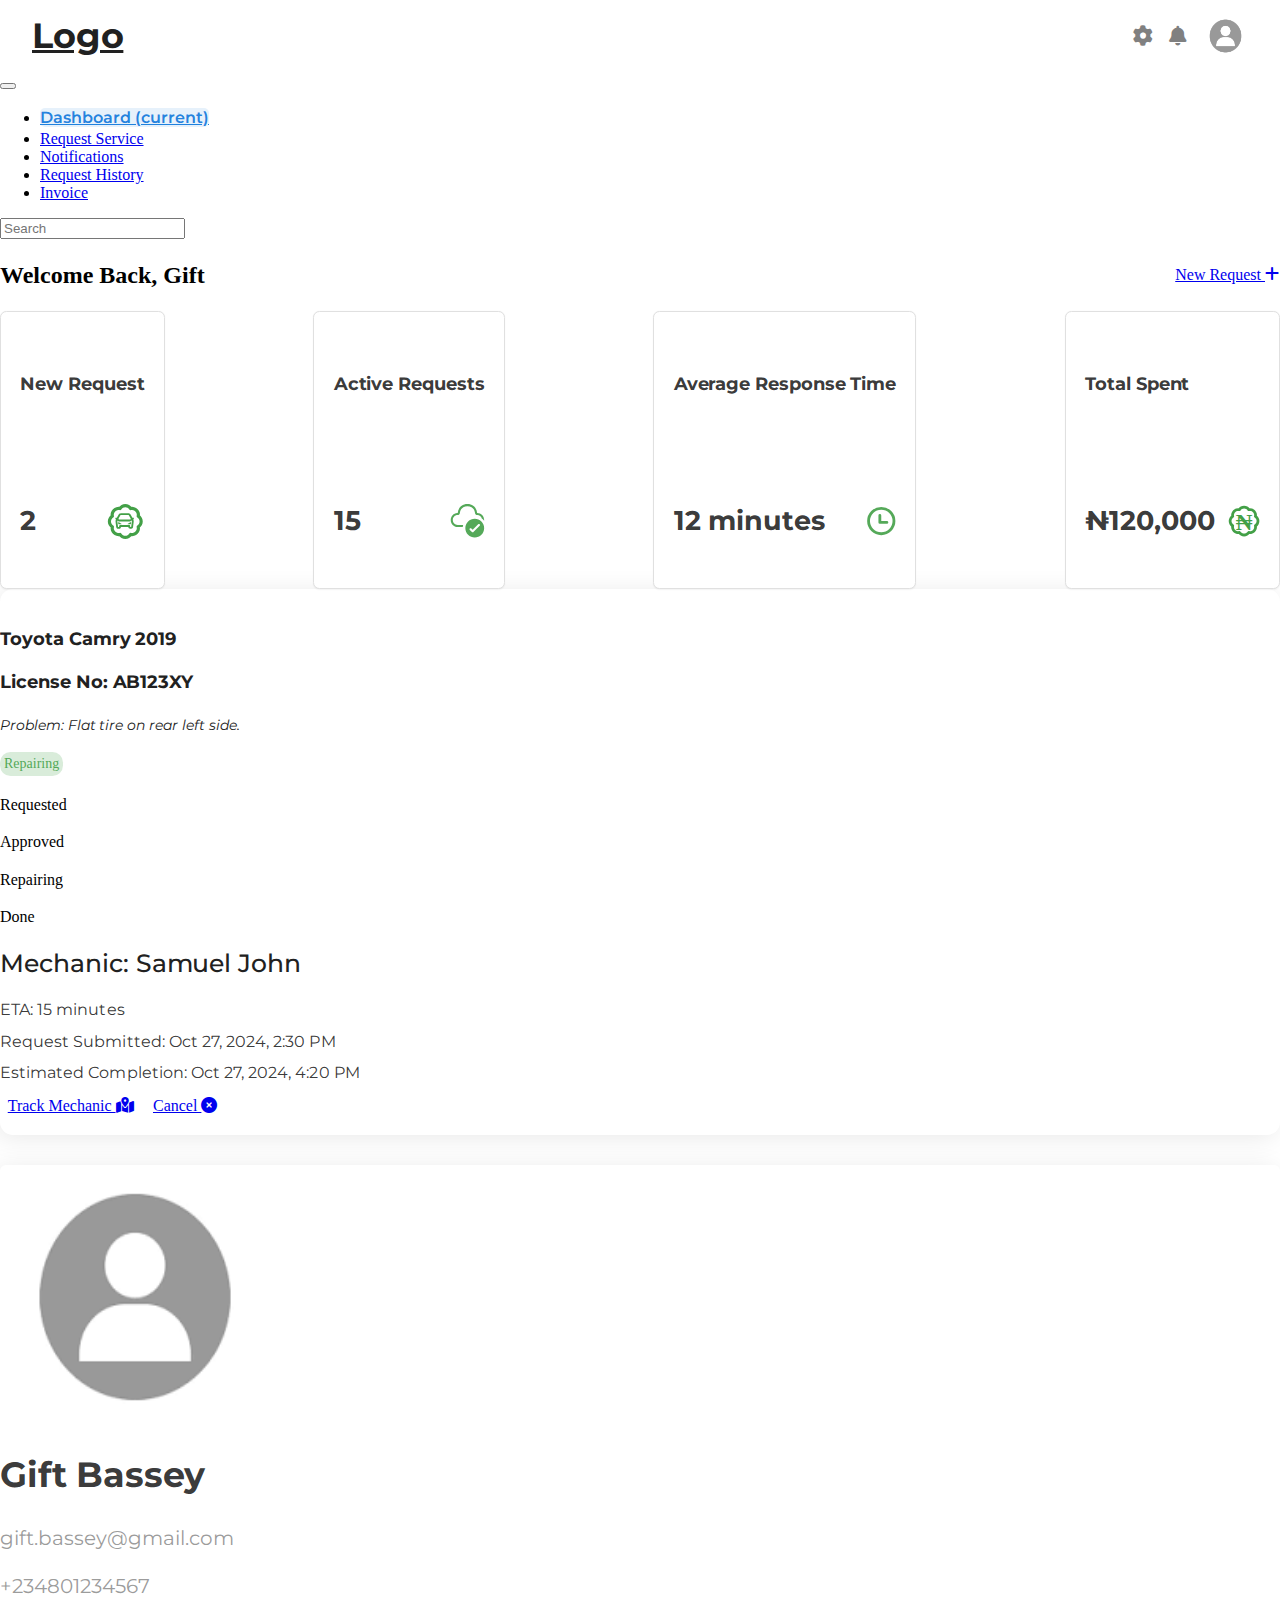
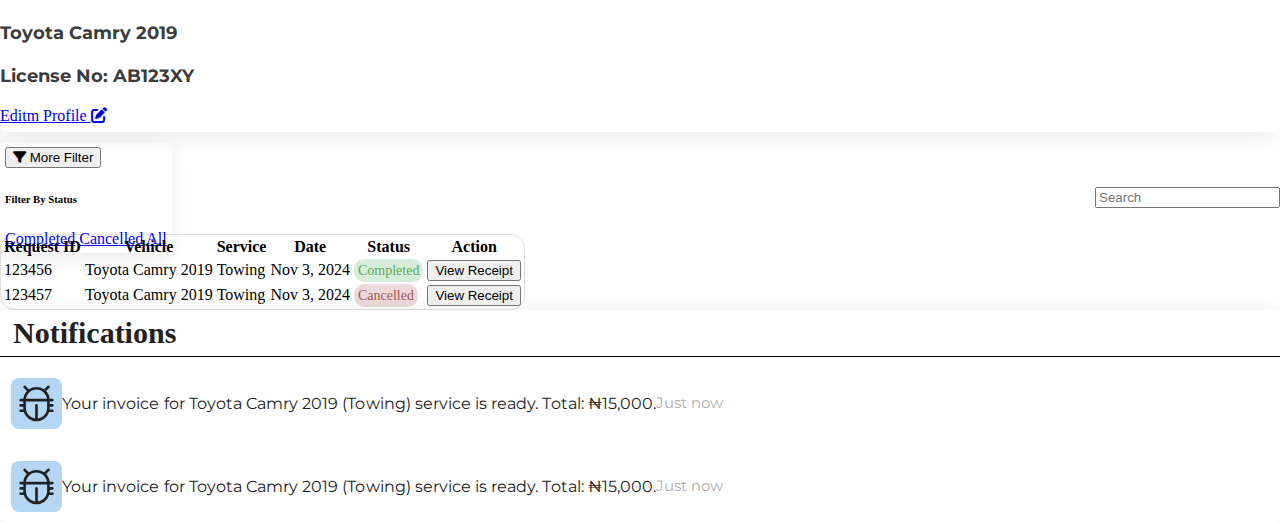
==== dashboard.html @ ad86df70 "Update dashboard.html" ====
<!DOCTYPE html>
<html lang="en">
  <head>
    <title>Title</title>
    <!-- Required meta tags -->
    <meta charset="utf-8" />
    <meta
      name="viewport"
      content="width=device-width, initial-scale=1, shrink-to-fit=no"
    />
    <link rel="stylesheet" href="css/dashboard.css" />
    <!-- Bootstrap CSS v5.2.1 -->
    <link
      href="https://cdn.jsdelivr.net/npm/bootstrap@5.3.2/dist/css/bootstrap.min.css"
      rel="stylesheet"
      integrity="sha384-T3c6CoIi6uLrA9TneNEoa7RxnatzjcDSCmG1MXxSR1GAsXEV/Dwwykc2MPK8M2HN"
      crossorigin="anonymous"
    />
    <link rel="preconnect" href="https://fonts.googleapis.com" />
    <link rel="preconnect" href="https://fonts.gstatic.com" crossorigin />
    <link
      href="https://fonts.googleapis.com/css2?family=Montserrat:ital,wght@0,100..900;1,100..900&display=swap"
      rel="stylesheet"
    />
    <link
      rel="stylesheet"
      href="https://maxcdn.bootstrapcdn.com/font-awesome/4.7.0/css/font-awesome.min.css"
    />
    <link
      href="https://cdnjs.cloudflare.com/ajax/libs/font-awesome/6.5.0/css/all.min.css"
      rel="stylesheet"
    />
    <script src="https://ajax.googleapis.com/ajax/libs/jquery/3.7.1/jquery.min.js"></script>
  </head>

  <body>
    <header>
      <div class="head-nav container">
        <a class="navbar-brand" href="#">Logo</a>
        <div class="head-icon">
          <a href="#" class="fa fa-cog" aria-hidden="true"></a>
          <a href="#" class="fa fa-bell" aria-hidden="true"></a>
          <img src="/image/user.png" alt="user" />
        </div>
      </div>
      <nav class="navbar navbar-expand-sm border">
        <div class="container">
          <a class="navbar-brand" href="#"></a>
          <button
            class="navbar-toggler d-lg-none"
            type="button"
            data-bs-toggle="collapse"
            data-bs-target="#collapsibleNavId"
            aria-controls="collapsibleNavId"
            aria-expanded="false"
            aria-label="Toggle navigation"
          >
            <span class="navbar-toggler-icon"></span>
          </button>
          <div class="collapse navbar-collapse" id="collapsibleNavId">
            <ul class="navbar-nav me-auto mt-2 mt-lg-0">
              <li class="nav-item">
                <a class="nav-link actives" href="#" aria-current="page"
                  >Dashboard <span class="visually-hidden">(current)</span></a
                >
              </li>
              <li class="nav-item">
                <a class="nav-link" href="#">Request Service</a>
              </li>
              <li class="nav-item">
                <a class="nav-link" href="#">Notifications</a>
              </li>
              <li class="nav-item">
                <a class="nav-link" href="#">Request History</a>
              </li>
              <li class="nav-item">
                <a class="nav-link" href="#">Invoice</a>
              </li>
            </ul>
            <div class="d-flex my-2 my-lg-0">
              <input
                class="form-control me-sm-2"
                type="text"
                placeholder="Search"
              />
            </div>
          </div>
        </div>
      </nav>
    </header>
    <main>
      <div class="head">
        <div class="head-title container">
          <div class="head-title1 container">
            <h2>Welcome Back, Gift</h2>
            <div class="tit">
              <a name="" id="" class="btn btn-primary" href="#" role="button"
                >New Request <i class="fa fa-plus" aria-hidden="true"></i
              ></a>
            </div>
          </div>
          <div class="head-title2">
            <div class="row">
              <div class="col-md-3 mb-3">
                <div class="stats p-3">
                  <h6>New Request</h6>
                  <div>
                    <h3>2</h3>
                    <img src="/image/lucide_badge.svg" alt="" />
                  </div>
                </div>
              </div>
              <div class="col-md-3 mb-3">
                <div class="stats p-3">
                  <h6>Active Requests</h6>
                  <div>
                    <h3>15</h3>
                    <img src="/image/Vector.svg" alt="" />
                  </div>
                </div>
              </div>
              <div class="col-md-3 mb-3">
                <div class="stats p-3">
                  <h6>Average Response Time</h6>
                  <div>
                    <h3>12 minutes</h3>
                    <img src="/image/Group.svg" alt="" />
                  </div>
                </div>
              </div>
              <div class="col-md-3 mb-3">
                <div class="stats p-3">
                  <h6>Total Spent</h6>
                  <div>
                    <h3>₦120,000</h3>
                    <img src="/image/Vector2.svg" alt="" />
                  </div>
                </div>
              </div>
            </div>
          </div>
        </div>
        <div class="head-boot">
          <div class="container">
            <div class="row">
              <div class="col-md-6">
                <div class="head-boot1">
                  <div class="container">
                    <div class="row">
                      <div class="col-lg">
                        <div>
                          <h3>Toyota Camry 2019</h3>
                          <h3>License No: AB123XY</h3>
                          <p>Problem: Flat tire on rear left side.</p>
                        </div>
                        <div class="progress-status">
                            <div class="status">Repairing</div>
                            <div class="progress-bar-status">
                                <div class="progress">
                                    <div
                                        class="progress-bar progress-bar-striped progress-bar-animated bg-success"
                                        role="progressbar"
                                        style="width: 100%;"
                                        aria-valuenow="25"
                                        aria-valuemin="0"
                                        aria-valuemax="100"
                                    >
                                        Requested
                                    </div>
                                </div>
                                
                                <div class="progress">
                                    <div
                                        class="progress-bar progress-bar-striped progress-bar-animated bg-success"
                                        role="progressbar"
                                        style="width: 100%;"
                                        aria-valuenow="25"
                                        aria-valuemin="0"
                                        aria-valuemax="100"
                                    >
                                        Approved
                                    </div>
                                </div>
                                <div class="progress">
                                    <div
                                        class="progress-bar progress-bar-striped progress-bar-animated bg-success"
                                        role="progressbar"
                                        style="width: 100%;"
                                        aria-valuenow="25"
                                        aria-valuemin="0"
                                        aria-valuemax="100"
                                    >
                                        Repairing
                                    </div>
                                </div>
                                <div class="progress">
                                    <div
                                        class="progress-bar progress-bar-striped progress-bar-animated bg-success"
                                        role="progressbar"
                                        style="width: 25%;"
                                        aria-valuenow="25"
                                        aria-valuemin="0"
                                        aria-valuemax="100"
                                    >
                                        Done
                                    </div>
                                </div>
                                
                            </div>
                            
                        </div>
                      </div>
                      <div class="col-lg">
                        <div>
                          <h3>Mechanic: Samuel John</h3>
                          <p>ETA: 15 minutes</p>
                          <p>Request Submitted: Oct 27, 2024, 2:30 PM</p>
                          <p>Estimated Completion: Oct 27, 2024, 4:20 PM</p>
                          <a
                            name=""
                            id=""
                            class="btn btn-primary"
                            href="#"
                            role="button"
                            >Track Mechanic
                            <i class="fa-solid fa-map-location-dot"></i
                          ></a>
                          <a
                            name=""
                            id=""
                            class="btn btn-outline-primary"
                            href="#"
                            role="button"
                            >Cancel <i class="fa-solid fa-circle-xmark"></i
                          ></a>
                        </div>
                      </div>
                    </div>
                  </div>
                </div>
              </div>
              <div class="col-md-6">
                <div class="head-boot2">
                  <div class="container">
                    <div class="row">
                      <div class="col-md-6">
                        <img src="/image/user.png"
                          class="img-fluid rounded-top"
                          alt=""
                        />
                      </div>
                      <div class="col-md-auto">
                        <h2>Gift Bassey</h2>
                        <div class="f">
                          <p>gift.bassey@gmail.com</p>
                          <p>+234801234567</p>
                        </div>
                        <div class="s">
                          <p>Toyota Camry 2019</p>
                          <p>License No: AB123XY</p>
                        </div>
                        <a name="" id="" class="btn btn-primary" href="#" role="button"
                >Editm Profile <i class="fa fa-edit" aria-hidden="true"></i></a>
                      </div>
                    </div>
                  </div>
                </div>
              </div>
            </div>
          </div>
        </div>
      </div>
      <div class="feed">
        <div class="container">
          <div class="row">
            <div class="col-md-9">
              <div class="table-feed">
                <div class="table-head">
                  <div class="filter dropdown">
                    <button class="btn btn-white dropdown-toggle" type="button" id="triggerId" data-bs-toggle="dropdown" aria-haspopup="true" aria-expanded="false">
                      <i class="fa fa-filter" aria-hidden="true"></i> More Filter
                    </button>
                    <div class="dropdown-menu" aria-labelledby="triggerId">
                      <h6 class="dropdown-header">Filter By Status</h6>
                      <div class="dropdown-divider"></div>
                      <a class="dropdown-item" href="javascriptvoid:(0)" onclick="filterTableByStatus('Completed')">Completed</a>
                      <a class="dropdown-item" href="javascriptvoid:(0)" onclick="filterTableByStatus('Cancelled')">Cancelled</a>
                      <a class="dropdown-item" href="javascriptvoid:(0)" onclick="filterTableByStatus('')">All</a>
                    </div>
                  </div>
                  <div class="d-flex my-2 my-lg-0">
                    <input class="form-control me-sm-2" type="search" id="searchInput" placeholder="Search">
                  </div>
                </div>
                <div class="table-responsive">
                  <table class="table table-striped">
                    <thead>
                      <tr>
                        <th>Request ID</th>
                        <th>Vehicle</th>
                        <th>Service</th>
                        <th>Date</th>
                        <th>Status</th>
                        <th>Action</th>
                      </tr>
                    </thead>
                    <tbody id="tableBody">
                      <tr>
                        <td>123456</td>
                        <td>Toyota Camry 2019</td>
                        <td>Towing</td>
                        <td>Nov 3, 2024</td>
                        <td><span class="table-success-status">Completed</span></td>
                        <td><button href="#" class="btn btn-outline-primary">View Receipt</button></td>
                      </tr>
                      <tr>
                        <td>123457</td>
                        <td>Toyota Camry 2019</td>
                        <td>Towing</td>
                        <td>Nov 3, 2024</td>
                        <td><span class="table-danger-status">Cancelled</span></td>
                        <td><button href="#" class="btn btn-outline-primary">View Receipt</button></td>
                      </tr>
                      <!-- Add more rows as needed -->
                    </tbody>
                  </table>
                </div>
              </div>
            </div>
            <div class="col-md-3">
                <div class="notify">
                    <div class="notify-head">
                        Notifications
                    </div>
                    <div class="notify-body">
                        <div class="notify-content">
                            <img src="/image/BugBeetle.svg" alt="">
                            <p>Your invoice for Toyota Camry 2019 (Towing) service is ready. Total: ₦15,000.</p>
                            <span>Just now</span>
                        </div>
                        <div class="notify-content">
                            <img src="/image/BugBeetle.svg" alt="">
                            <p>Your invoice for Toyota Camry 2019 (Towing) service is ready. Total: ₦15,000.</p>
                            <span>Just now</span>
                        </div>
                    </div>
                </div>
            </div>
          </div>
        </div>
      </div>
    </main>
    <footer>
      <!-- place footer here -->
    </footer>
    <script>
        $(document).ready(function(){
          $("#searchInput").on("keyup", function() {
            var value = $(this).val().toLowerCase();
            $("#tableBody tr").filter(function() {
              $(this).toggle($(this).text().toLowerCase().indexOf(value) > -1)
            });
          });
        });

        function filterTableByStatus(status) {
      const rows = document.querySelectorAll("#tableBody tr");

      rows.forEach(row => {
        const statusCell = row.querySelector("td:nth-child(5) span");
        if (status === "" || statusCell.textContent === status) {
          row.style.display = ""; 
        } else {
          row.style.display = "none"; 
        }
      });
    }
        </script>
    <!-- Bootstrap JavaScript Libraries -->
    <script
      src="https://cdn.jsdelivr.net/npm/@popperjs/core@2.11.8/dist/umd/popper.min.js"
      integrity="sha384-I7E8VVD/ismYTF4hNIPjVp/Zjvgyol6VFvRkX/vR+Vc4jQkC+hVqc2pM8ODewa9r"
      crossorigin="anonymous"
    ></script>
    <script
      src="https://cdn.jsdelivr.net/npm/bootstrap@5.3.2/dist/js/bootstrap.min.js"
      integrity="sha384-BBtl+eGJRgqQAUMxJ7pMwbEyER4l1g+O15P+16Ep7Q9Q+zqX6gSbd85u4mG4QzX+"
      crossorigin="anonymous"
    ></script>
  </body>
</html>
---- css/dashboard.css ----
body {
  margin: 0;
  padding: 0;
  box-sizing: border-box;
  overflow-x: hidden;
}
.head-nav {
  display: flex;
  height: 72px;
  padding: 0px 32px;
  justify-content: space-between;
  align-items: center;
}
.head-nav .navbar-brand {
  color: var(--Text-color-T100, #212121);
  text-align: center;
  font-family: "Montserrat";
  font-size: 35px;
  font-style: normal;
  font-weight: 700;
  line-height: 40px;
  letter-spacing: -0.16px;
}
.head-icon {
  display: flex;
  align-items: center;
  gap: 16px;
}
.head-icon a {
  text-decoration: none;
  color: gray;
  font-size: 20px;
}
.head-icon img {
  height: 40px;
  width: 45px;
}
.head-title .head-title1 {
  display: flex;
  height: 72px;
  justify-content: space-between;
  align-items: center;
}
.head-title .head-title2 .row {
  display: flex;
  align-items: center;
  justify-content: space-between;
  border: 1px;
}
.head-title .head-title2 .stats h6 {
  color: rgba(33, 33, 33, 0.9);
  font-family: Montserrat;
  font-size: 18.024px;
  font-style: normal;
  font-weight: 700;
  line-height: 23.173px;
  letter-spacing: -0.077px;
}
.head-title .head-title2 .stats h3 {
  color: rgba(33, 33, 33, 0.9);
  font-family: "Montserrat";
  font-size: 27.421px;
  font-style: normal;
  font-weight: 700;
  line-height: 39.609px;
  letter-spacing: -0.061px;
}
.head-title .head-title2 .stats div {
  display: flex;
  align-items: center;
  justify-content: space-between;
  gap: 12.897px;
  align-self: stretch;
}
.head-title .head-title2 .stats {
  display: flex;
  padding: 19.345px;
  flex-direction: column;
  align-items: flex-start;
  gap: 35.403px;
  border-radius: 6.448px;
  border: 0.806px solid #e0e0e0;
  background: #fff;
  box-shadow: 0px 0.806px 1.612px 0px rgba(10, 13, 18, 0.05);
}
.head-boot1 .col-lg:nth-child(2) p {
  color: var(--Text-color-T90, rgba(33, 33, 33, 0.9));
  font-family: "Montserrat";
  font-size: 15;
  font-style: normal;
  font-weight: 400;
  line-height: 15.707px;
  letter-spacing: 0.039px;
}
.head-boot1 .col-lg:nth-child(1) p {
  color: #212121;
  font-family: "Montserrat";
  font-size: 13.744px;
  font-style: italic;
  font-weight: 400;
  line-height: 25.524px;
  letter-spacing: -0.039px;
}
.head-boot1 .col-lg:nth-child(2) h3 {
  color: var(--Text-color-T100, #212121);
  font-family: "Montserrat";
  font-size: 25px;
  font-style: normal;
  font-weight: 500;
  line-height: 25.524px; /* 144.444% */
  letter-spacing: -0.039px;
}
.head-boot1 .col-lg:nth-child(1) h3 {
  color: #212121;
  font-family: "Montserrat";
  font-size: 17.671px;
  font-style: normal;
  font-weight: 700;
  line-height: 25.524px;
  letter-spacing: -0.039px;
}
.head-boot1 .btn {
  padding: 7.726px;
  justify-content: center;
  align-items: center;
  gap: 6.439px;
}
.head-boot1 {
  border-radius: 13px;
  background: #fff;
  box-shadow: -25px 162px 46px 0px rgba(0, 0, 0, 0),
    -4px 3px 26px 0px rgba(0, 0, 0, 0.09);
  padding: 20px 0px;
}
.head-boot2 h2 {
  color: rgba(33, 33, 33, 0.9);
  font-family: "Montserrat";
  font-size: 35px;
  font-style: normal;
  font-weight: 700;
  line-height: 40px; /* 114.286% */
  letter-spacing: -0.16px;
}
.head-boot2 .s {
  color: rgba(33, 33, 33, 0.9);
  font-family: "Montserrat";
  font-size: 17.671px;
  font-style: normal;
  font-weight: 700;
  line-height: 25.524px; 
}
.head-boot2 .f {
  color: rgba(33, 33, 33, 0.9);
  font-family: "Montserrat";
  opacity: 0.5;
  font-size: 20px;
  font-style: normal;
  font-weight: 400;
  line-height: 28px; 
  opacity: 0.5;
}
.head-boot2 img {
  width: 270px;
  height: 250px;
}
.head-boot2 {
  border-radius: 6px;
  background: #fff;
  box-shadow: -25px 162px 46px 0px rgba(0, 0, 0, 0),
    -4px 3px 26px 0px rgba(0, 0, 0, 0.09);
  padding: 7px 0px;
  margin-top: 30px;
}
.status{
    color: rgba(67, 160, 71, 0.90);
    font-size: 14px;
    font-style: normal;
    font-weight: 500;
    border-radius: 10.55px;
    background: rgba(67, 160, 71, 0.20);
    padding: 4px;
}
.progress-status{
    display: flex;
    width: 106.023px;
    flex-direction: column;
    align-items: flex-start;
    gap: 19.634px;
}
.progress-bar-status{
    display: flex;
    flex-direction: column;
    align-items: flex-start;
    gap: 19.634px;
}
.feed{
    margin-top: 30px;
}
.table{
    border-radius: 14px;
    border: 1px solid #E0E0E0;
}
.table-success-status{
    color: rgba(67, 160, 71, 0.90);
    font-size: 14px;
    font-style: normal;
    font-weight: 500;
    border-radius: 10.55px;
    background: rgba(67, 160, 71, 0.20);
    padding: 4px;
}
.table-danger-status{
    color: rgba(160, 67, 67, 0.9);
    font-size: 14px;
    font-style: normal;
    font-weight: 500;
    border-radius: 10.55px;
    background: rgba(160, 67, 67, 0.2);
    padding: 4px;
}
.table-head .filter{
    box-shadow: -25px 162px 46px 0px rgba(0, 0, 0, 0),
    -4px 3px 26px 0px rgba(0, 0, 0, 0.09);
    border-radius: 5px;
    padding: 5px;
}
.table-head{
    display: flex;
    height: 72px;
    gap: 30px;
    justify-content: space-between;
    align-items: center;
}
.notify .notify-head{
    color: #212121;
    font-size:30px;
    font-style: normal;
    font-weight: 600;
    line-height: 20px;
    padding: 13px;
    border-bottom: 1px solid black;
}
.notify-content span{
    color: rgba(33, 33, 33, 0.40);
    font-family: 'Montserrat';
    font-size: 15px;
    font-style: normal;
    font-weight: 400;
    line-height: 16px; /* 160% */
    letter-spacing: 0.04px;
}
.notify-content p{
    color: #212121;
    font-family: 'Montserrat';
    font-style: normal;
    font-weight: 400;
    line-height: 19px; 
    letter-spacing: 0.04px;
}
.notify-content img{
    display: flex;
    padding: 3px;
    width: 45px;
    height: 45px;
    justify-content: center;
    align-items: center;
    border-radius: 8px;
    background: rgba(10, 116, 218, 0.30);
}
.notify-content{
    display: flex;
    padding: 11px;
    align-items: center;
    align-content: center;
    gap: -8px;
    align-self: stretch;
    flex-wrap: wrap;
    margin-top: 10px;
}
.notify{
    background: #FFF;
    box-shadow: -25px 162px 46px 0px rgba(0, 0, 0, 0.00), -4px 3px 26px 0px rgba(0, 0, 0, 0.09);
    border-radius: 6px;
}

/*Responsive*/
@media (max-width: 768px) /*Mobile*/ {
  .navbar-nav .nav-item .actives {
    color: rgba(10, 116, 218, 0.9);
    font-family: "Montserrat";
    font-size: 16px;
    font-style: normal;
    font-weight: 600;
    line-height: 24px;
    border-radius: 5px;
  }
  .head-boot2 .row .col-lg-auto{
    display: flex;
    justify-content: center;
    flex-direction: column;
    align-items: center;
    text-align: center;
  }
}
@media (min-width: 769px) /*PC*/ {
  .navbar-nav .nav-item .actives {
    color: rgba(10, 116, 218, 0.9);
    background: rgba(10, 116, 218, 0.1);
    font-family: "Montserrat";
    font-size: 16px;
    font-style: normal;
    font-weight: 600;
    line-height: 24px;
    border-radius: 5px;
  }
}
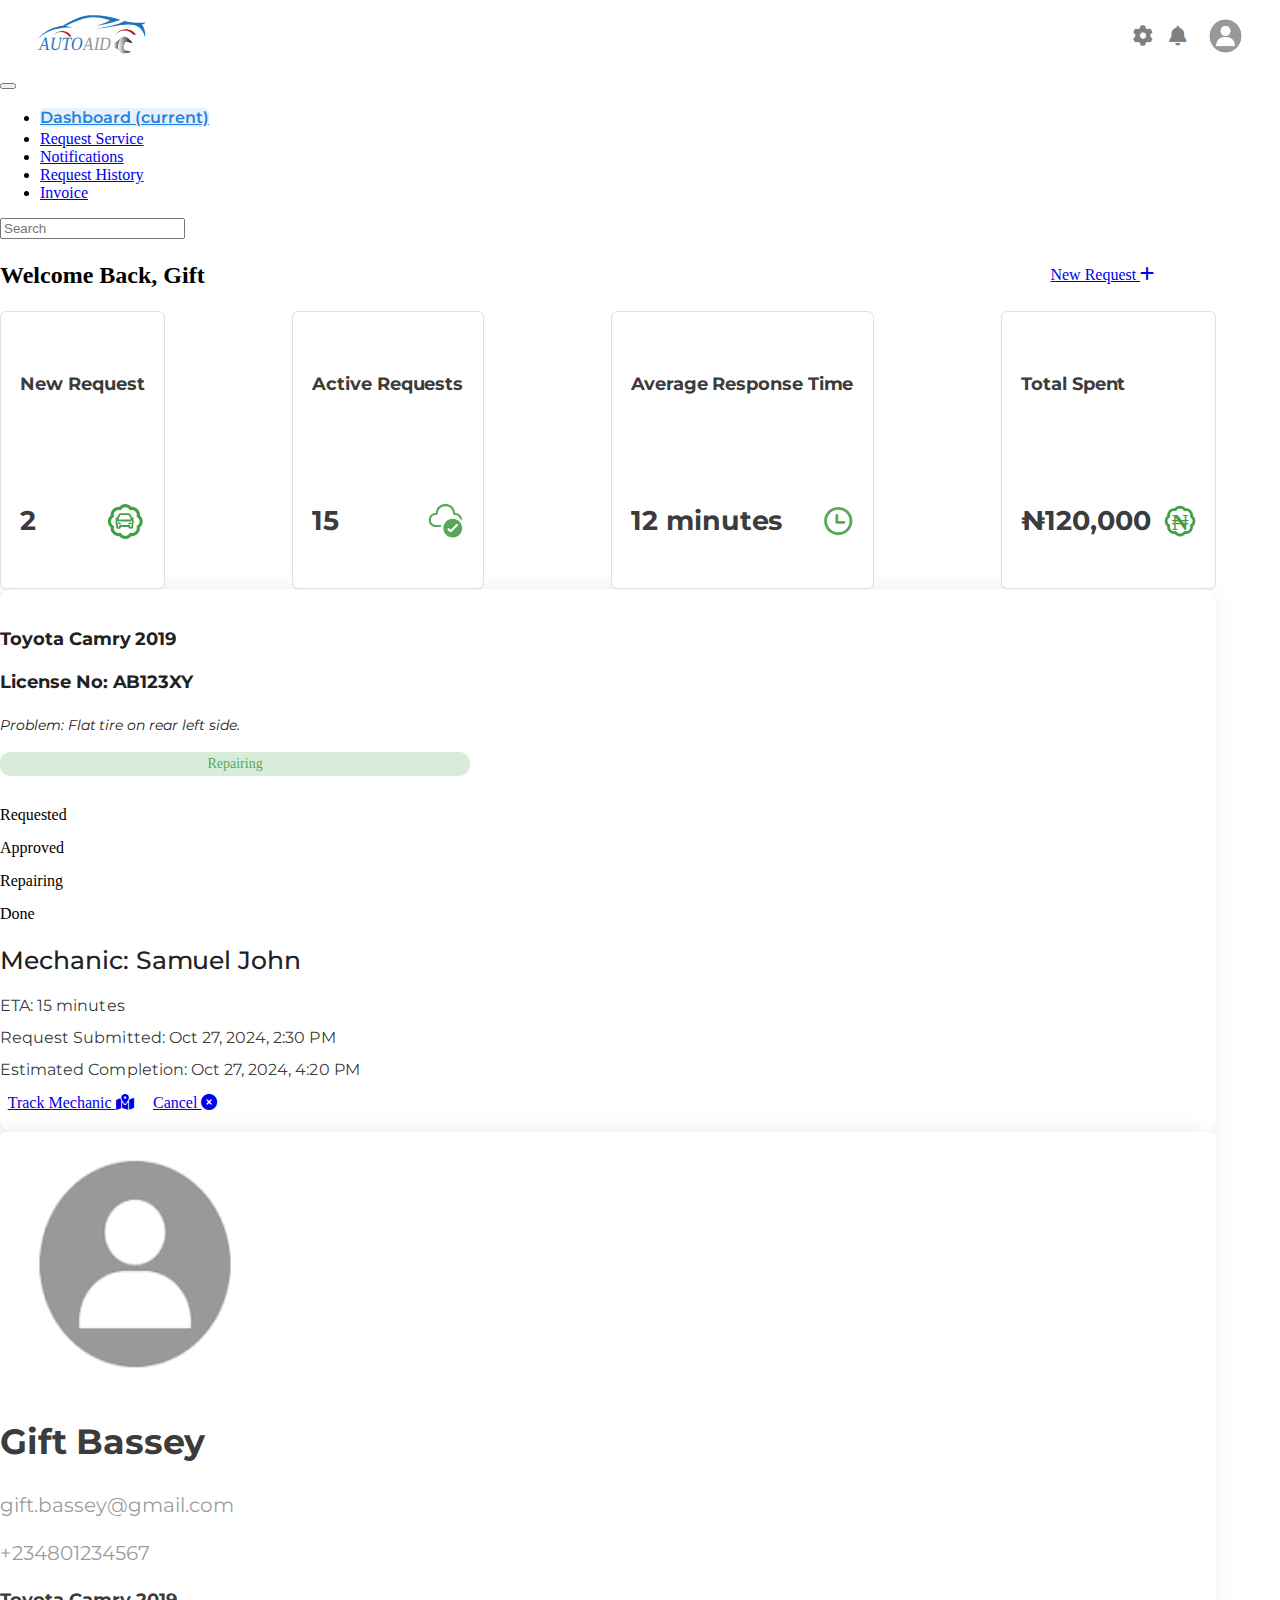
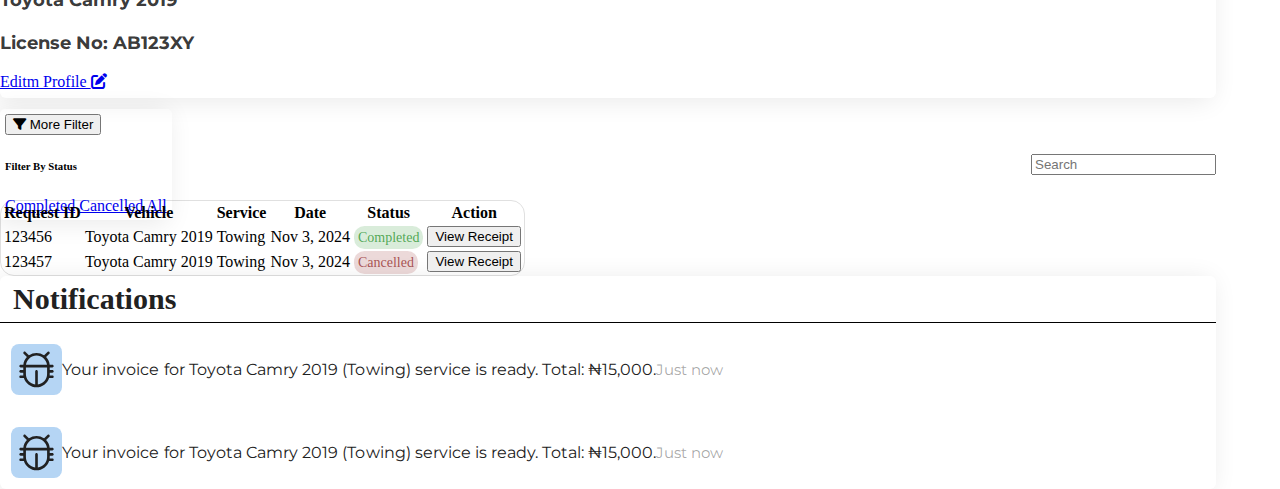
==== commit b3c76f2c: "appropriate link to the navlinks" ====
--- a/dashboard.html
+++ b/dashboard.html
@@ -6,37 +6,34 @@
     <meta charset="utf-8" />
     <meta
       name="viewport"
-      content="width=device-width, initial-scale=1, shrink-to-fit=no"
-    />
+      content="width=device-width, initial-scale=1, shrink-to-fit=no" />
     <link rel="stylesheet" href="css/dashboard.css" />
     <!-- Bootstrap CSS v5.2.1 -->
     <link
       href="https://cdn.jsdelivr.net/npm/bootstrap@5.3.2/dist/css/bootstrap.min.css"
       rel="stylesheet"
       integrity="sha384-T3c6CoIi6uLrA9TneNEoa7RxnatzjcDSCmG1MXxSR1GAsXEV/Dwwykc2MPK8M2HN"
-      crossorigin="anonymous"
-    />
+      crossorigin="anonymous" />
     <link rel="preconnect" href="https://fonts.googleapis.com" />
     <link rel="preconnect" href="https://fonts.gstatic.com" crossorigin />
     <link
       href="https://fonts.googleapis.com/css2?family=Montserrat:ital,wght@0,100..900;1,100..900&display=swap"
-      rel="stylesheet"
-    />
+      rel="stylesheet" />
     <link
       rel="stylesheet"
-      href="https://maxcdn.bootstrapcdn.com/font-awesome/4.7.0/css/font-awesome.min.css"
-    />
+      href="https://maxcdn.bootstrapcdn.com/font-awesome/4.7.0/css/font-awesome.min.css" />
     <link
       href="https://cdnjs.cloudflare.com/ajax/libs/font-awesome/6.5.0/css/all.min.css"
-      rel="stylesheet"
-    />
+      rel="stylesheet" />
     <script src="https://ajax.googleapis.com/ajax/libs/jquery/3.7.1/jquery.min.js"></script>
   </head>
 
   <body>
     <header>
       <div class="head-nav container">
-        <a class="navbar-brand" href="#">Logo</a>
+        <a class="brand" href="index.html">
+          <img src="image/logo.svg" alt="Auto aid logo" />
+        </a>
         <div class="head-icon">
           <a href="#" class="fa fa-cog" aria-hidden="true"></a>
           <a href="#" class="fa fa-bell" aria-hidden="true"></a>
@@ -53,8 +50,7 @@
             data-bs-target="#collapsibleNavId"
             aria-controls="collapsibleNavId"
             aria-expanded="false"
-            aria-label="Toggle navigation"
-          >
+            aria-label="Toggle navigation">
             <span class="navbar-toggler-icon"></span>
           </button>
           <div class="collapse navbar-collapse" id="collapsibleNavId">
@@ -65,24 +61,27 @@
                 >
               </li>
               <li class="nav-item">
-                <a class="nav-link" href="#">Request Service</a>
+                <a class="nav-link" href="RequestService.html"
+                  >Request Service</a
+                >
               </li>
               <li class="nav-item">
-                <a class="nav-link" href="#">Notifications</a>
+                <a class="nav-link" href="notifications.html">Notifications</a>
               </li>
               <li class="nav-item">
-                <a class="nav-link" href="#">Request History</a>
+                <a class="nav-link" href="RequestHistory.html"
+                  >Request History</a
+                >
               </li>
               <li class="nav-item">
-                <a class="nav-link" href="#">Invoice</a>
+                <a class="nav-link" href="InvoiceHistory.html">Invoice</a>
               </li>
             </ul>
             <div class="d-flex my-2 my-lg-0">
               <input
                 class="form-control me-sm-2"
                 type="text"
-                placeholder="Search"
-              />
+                placeholder="Search" />
             </div>
           </div>
         </div>
@@ -154,60 +153,54 @@
                           <p>Problem: Flat tire on rear left side.</p>
                         </div>
                         <div class="progress-status">
-                            <div class="status">Repairing</div>
-                            <div class="progress-bar-status">
-                                <div class="progress">
-                                    <div
-                                        class="progress-bar progress-bar-striped progress-bar-animated bg-success"
-                                        role="progressbar"
-                                        style="width: 100%;"
-                                        aria-valuenow="25"
-                                        aria-valuemin="0"
-                                        aria-valuemax="100"
-                                    >
-                                        Requested
-                                    </div>
-                                </div>
-                                
-                                <div class="progress">
-                                    <div
-                                        class="progress-bar progress-bar-striped progress-bar-animated bg-success"
-                                        role="progressbar"
-                                        style="width: 100%;"
-                                        aria-valuenow="25"
-                                        aria-valuemin="0"
-                                        aria-valuemax="100"
-                                    >
-                                        Approved
-                                    </div>
-                                </div>
-                                <div class="progress">
-                                    <div
-                                        class="progress-bar progress-bar-striped progress-bar-animated bg-success"
-                                        role="progressbar"
-                                        style="width: 100%;"
-                                        aria-valuenow="25"
-                                        aria-valuemin="0"
-                                        aria-valuemax="100"
-                                    >
-                                        Repairing
-                                    </div>
-                                </div>
-                                <div class="progress">
-                                    <div
-                                        class="progress-bar progress-bar-striped progress-bar-animated bg-success"
-                                        role="progressbar"
-                                        style="width: 25%;"
-                                        aria-valuenow="25"
-                                        aria-valuemin="0"
-                                        aria-valuemax="100"
-                                    >
-                                        Done
-                                    </div>
-                                </div>
-                                
+                          <div class="status">Repairing</div>
+                          <div class="progress-bar-status">
+                            <div class="progress">
+                              <div
+                                class="progress-bar progress-bar-striped progress-bar-animated bg-success"
+                                role="progressbar"
+                                style="width: 100%"
+                                aria-valuenow="25"
+                                aria-valuemin="0"
+                                aria-valuemax="100">
+                                Requested
+                              </div>
                             </div>
-                            
+
+                            <div class="progress">
+                              <div
+                                class="progress-bar progress-bar-striped progress-bar-animated bg-success"
+                                role="progressbar"
+                                style="width: 100%"
+                                aria-valuenow="25"
+                                aria-valuemin="0"
+                                aria-valuemax="100">
+                                Approved
+                              </div>
+                            </div>
+                            <div class="progress">
+                              <div
+                                class="progress-bar progress-bar-striped progress-bar-animated bg-success"
+                                role="progressbar"
+                                style="width: 100%"
+                                aria-valuenow="25"
+                                aria-valuemin="0"
+                                aria-valuemax="100">
+                                Repairing
+                              </div>
+                            </div>
+                            <div class="progress">
+                              <div
+                                class="progress-bar progress-bar-striped progress-bar-animated bg-success"
+                                role="progressbar"
+                                style="width: 25%"
+                                aria-valuenow="25"
+                                aria-valuemin="0"
+                                aria-valuemax="100">
+                                Done
+                              </div>
+                            </div>
+                          </div>
                         </div>
                       </div>
                       <div class="col-lg">
@@ -244,10 +237,10 @@
                   <div class="container">
                     <div class="row">
                       <div class="col-md-6">
-                        <img src="/image/user.png"
+                        <img
+                          src="/image/user.png"
                           class="img-fluid rounded-top"
-                          alt=""
-                        />
+                          alt="" />
                       </div>
                       <div class="col-md-auto">
                         <h2>Gift Bassey</h2>
@@ -259,8 +252,15 @@
                           <p>Toyota Camry 2019</p>
                           <p>License No: AB123XY</p>
                         </div>
-                        <a name="" id="" class="btn btn-primary" href="#" role="button"
-                >Editm Profile <i class="fa fa-edit" aria-hidden="true"></i></a>
+                        <a
+                          name=""
+                          id=""
+                          class="btn btn-primary"
+                          href="#"
+                          role="button"
+                          >Editm Profile
+                          <i class="fa fa-edit" aria-hidden="true"></i
+                        ></a>
                       </div>
                     </div>
                   </div>
@@ -277,19 +277,45 @@
               <div class="table-feed">
                 <div class="table-head">
                   <div class="filter dropdown">
-                    <button class="btn btn-white dropdown-toggle" type="button" id="triggerId" data-bs-toggle="dropdown" aria-haspopup="true" aria-expanded="false">
-                      <i class="fa fa-filter" aria-hidden="true"></i> More Filter
+                    <button
+                      class="btn btn-white dropdown-toggle"
+                      type="button"
+                      id="triggerId"
+                      data-bs-toggle="dropdown"
+                      aria-haspopup="true"
+                      aria-expanded="false">
+                      <i class="fa fa-filter" aria-hidden="true"></i> More
+                      Filter
                     </button>
                     <div class="dropdown-menu" aria-labelledby="triggerId">
                       <h6 class="dropdown-header">Filter By Status</h6>
                       <div class="dropdown-divider"></div>
-                      <a class="dropdown-item" href="javascriptvoid:(0)" onclick="filterTableByStatus('Completed')">Completed</a>
-                      <a class="dropdown-item" href="javascriptvoid:(0)" onclick="filterTableByStatus('Cancelled')">Cancelled</a>
-                      <a class="dropdown-item" href="javascriptvoid:(0)" onclick="filterTableByStatus('')">All</a>
+                      <a
+                        class="dropdown-item"
+                        href="javascriptvoid:(0)"
+                        onclick="filterTableByStatus('Completed')"
+                        >Completed</a
+                      >
+                      <a
+                        class="dropdown-item"
+                        href="javascriptvoid:(0)"
+                        onclick="filterTableByStatus('Cancelled')"
+                        >Cancelled</a
+                      >
+                      <a
+                        class="dropdown-item"
+                        href="javascriptvoid:(0)"
+                        onclick="filterTableByStatus('')"
+                        >All</a
+                      >
                     </div>
                   </div>
                   <div class="d-flex my-2 my-lg-0">
-                    <input class="form-control me-sm-2" type="search" id="searchInput" placeholder="Search">
+                    <input
+                      class="form-control me-sm-2"
+                      type="search"
+                      id="searchInput"
+                      placeholder="Search" />
                   </div>
                 </div>
                 <div class="table-responsive">
@@ -310,16 +336,28 @@
                         <td>Toyota Camry 2019</td>
                         <td>Towing</td>
                         <td>Nov 3, 2024</td>
-                        <td><span class="table-success-status">Completed</span></td>
-                        <td><button href="#" class="btn btn-outline-primary">View Receipt</button></td>
+                        <td>
+                          <span class="table-success-status">Completed</span>
+                        </td>
+                        <td>
+                          <button href="#" class="btn btn-outline-primary">
+                            View Receipt
+                          </button>
+                        </td>
                       </tr>
                       <tr>
                         <td>123457</td>
                         <td>Toyota Camry 2019</td>
                         <td>Towing</td>
                         <td>Nov 3, 2024</td>
-                        <td><span class="table-danger-status">Cancelled</span></td>
-                        <td><button href="#" class="btn btn-outline-primary">View Receipt</button></td>
+                        <td>
+                          <span class="table-danger-status">Cancelled</span>
+                        </td>
+                        <td>
+                          <button href="#" class="btn btn-outline-primary">
+                            View Receipt
+                          </button>
+                        </td>
                       </tr>
                       <!-- Add more rows as needed -->
                     </tbody>
@@ -328,23 +366,27 @@
               </div>
             </div>
             <div class="col-md-3">
-                <div class="notify">
-                    <div class="notify-head">
-                        Notifications
-                    </div>
-                    <div class="notify-body">
-                        <div class="notify-content">
-                            <img src="/image/BugBeetle.svg" alt="">
-                            <p>Your invoice for Toyota Camry 2019 (Towing) service is ready. Total: ₦15,000.</p>
-                            <span>Just now</span>
-                        </div>
-                        <div class="notify-content">
-                            <img src="/image/BugBeetle.svg" alt="">
-                            <p>Your invoice for Toyota Camry 2019 (Towing) service is ready. Total: ₦15,000.</p>
-                            <span>Just now</span>
-                        </div>
-                    </div>
-                </div>
+              <div class="notify">
+                <div class="notify-head">Notifications</div>
+                <div class="notify-body">
+                  <div class="notify-content">
+                    <img src="/image/BugBeetle.svg" alt="" />
+                    <p>
+                      Your invoice for Toyota Camry 2019 (Towing) service is
+                      ready. Total: ₦15,000.
+                    </p>
+                    <span>Just now</span>
+                  </div>
+                  <div class="notify-content">
+                    <img src="/image/BugBeetle.svg" alt="" />
+                    <p>
+                      Your invoice for Toyota Camry 2019 (Towing) service is
+                      ready. Total: ₦15,000.
+                    </p>
+                    <span>Just now</span>
+                  </div>
+                </div>
+              </div>
             </div>
           </div>
         </div>
@@ -354,38 +396,36 @@
       <!-- place footer here -->
     </footer>
     <script>
-        $(document).ready(function(){
-          $("#searchInput").on("keyup", function() {
-            var value = $(this).val().toLowerCase();
-            $("#tableBody tr").filter(function() {
-              $(this).toggle($(this).text().toLowerCase().indexOf(value) > -1)
-            });
+      $(document).ready(function () {
+        $("#searchInput").on("keyup", function () {
+          var value = $(this).val().toLowerCase();
+          $("#tableBody tr").filter(function () {
+            $(this).toggle($(this).text().toLowerCase().indexOf(value) > -1);
           });
         });
+      });
 
-        function filterTableByStatus(status) {
-      const rows = document.querySelectorAll("#tableBody tr");
+      function filterTableByStatus(status) {
+        const rows = document.querySelectorAll("#tableBody tr");
 
-      rows.forEach(row => {
-        const statusCell = row.querySelector("td:nth-child(5) span");
-        if (status === "" || statusCell.textContent === status) {
-          row.style.display = ""; 
-        } else {
-          row.style.display = "none"; 
-        }
-      });
-    }
-        </script>
+        rows.forEach((row) => {
+          const statusCell = row.querySelector("td:nth-child(5) span");
+          if (status === "" || statusCell.textContent === status) {
+            row.style.display = "";
+          } else {
+            row.style.display = "none";
+          }
+        });
+      }
+    </script>
     <!-- Bootstrap JavaScript Libraries -->
     <script
       src="https://cdn.jsdelivr.net/npm/@popperjs/core@2.11.8/dist/umd/popper.min.js"
       integrity="sha384-I7E8VVD/ismYTF4hNIPjVp/Zjvgyol6VFvRkX/vR+Vc4jQkC+hVqc2pM8ODewa9r"
-      crossorigin="anonymous"
-    ></script>
+      crossorigin="anonymous"></script>
     <script
       src="https://cdn.jsdelivr.net/npm/bootstrap@5.3.2/dist/js/bootstrap.min.js"
       integrity="sha384-BBtl+eGJRgqQAUMxJ7pMwbEyER4l1g+O15P+16Ep7Q9Q+zqX6gSbd85u4mG4QzX+"
-      crossorigin="anonymous"
-    ></script>
+      crossorigin="anonymous"></script>
   </body>
 </html>
--- a/css/dashboard.css
+++ b/css/dashboard.css
@@ -4,6 +4,12 @@
   box-sizing: border-box;
   overflow-x: hidden;
 }
+@media (max-width: 1400px) {
+  .container {
+    max-width: 95% !important;
+  }
+}
+
 .head-nav {
   display: flex;
   height: 72px;
@@ -11,16 +17,12 @@
   justify-content: space-between;
   align-items: center;
 }
-.head-nav .navbar-brand {
-  color: var(--Text-color-T100, #212121);
-  text-align: center;
-  font-family: "Montserrat";
-  font-size: 35px;
-  font-style: normal;
-  font-weight: 700;
-  line-height: 40px;
-  letter-spacing: -0.16px;
-}
+
+/* header */
+.head-nav .brand img {
+  width: 120px;
+}
+
 .head-icon {
   display: flex;
   align-items: center;
@@ -147,7 +149,7 @@
   font-size: 17.671px;
   font-style: normal;
   font-weight: 700;
-  line-height: 25.524px; 
+  line-height: 25.524px;
 }
 .head-boot2 .f {
   color: rgba(33, 33, 33, 0.9);
@@ -156,7 +158,7 @@
   font-size: 20px;
   font-style: normal;
   font-weight: 400;
-  line-height: 28px; 
+  line-height: 28px;
   opacity: 0.5;
 }
 .head-boot2 img {
@@ -169,118 +171,124 @@
   box-shadow: -25px 162px 46px 0px rgba(0, 0, 0, 0),
     -4px 3px 26px 0px rgba(0, 0, 0, 0.09);
   padding: 7px 0px;
+}
+.status {
+  color: rgba(67, 160, 71, 0.9);
+  font-size: 14px;
+  font-style: normal;
+  font-weight: 500;
+  border-radius: 10.55px;
+  background: rgba(67, 160, 71, 0.2);
+  padding: 4px;
+  margin-bottom: 30px;
+  width: 40%;
+  text-align: center;
+}
+.progress-status {
+  gap: 19.634px;
+}
+.progress-bar-status .progress {
+  gap: 19.634px;
+  margin-bottom: 15px;
+}
+.feed {
   margin-top: 30px;
 }
-.status{
-    color: rgba(67, 160, 71, 0.90);
-    font-size: 14px;
-    font-style: normal;
-    font-weight: 500;
-    border-radius: 10.55px;
-    background: rgba(67, 160, 71, 0.20);
-    padding: 4px;
-}
-.progress-status{
-    display: flex;
-    width: 106.023px;
-    flex-direction: column;
-    align-items: flex-start;
-    gap: 19.634px;
-}
-.progress-bar-status{
-    display: flex;
-    flex-direction: column;
-    align-items: flex-start;
-    gap: 19.634px;
-}
-.feed{
-    margin-top: 30px;
-}
-.table{
-    border-radius: 14px;
-    border: 1px solid #E0E0E0;
-}
-.table-success-status{
-    color: rgba(67, 160, 71, 0.90);
-    font-size: 14px;
-    font-style: normal;
-    font-weight: 500;
-    border-radius: 10.55px;
-    background: rgba(67, 160, 71, 0.20);
-    padding: 4px;
-}
-.table-danger-status{
-    color: rgba(160, 67, 67, 0.9);
-    font-size: 14px;
-    font-style: normal;
-    font-weight: 500;
-    border-radius: 10.55px;
-    background: rgba(160, 67, 67, 0.2);
-    padding: 4px;
-}
-.table-head .filter{
-    box-shadow: -25px 162px 46px 0px rgba(0, 0, 0, 0),
+.table {
+  border-radius: 14px;
+  border: 1px solid #e0e0e0;
+}
+.table-success-status {
+  color: rgba(67, 160, 71, 0.9);
+  font-size: 14px;
+  font-style: normal;
+  font-weight: 500;
+  border-radius: 10.55px;
+  background: rgba(67, 160, 71, 0.2);
+  padding: 4px;
+}
+.table-danger-status {
+  color: rgba(160, 67, 67, 0.9);
+  font-size: 14px;
+  font-style: normal;
+  font-weight: 500;
+  border-radius: 10.55px;
+  background: rgba(160, 67, 67, 0.2);
+  padding: 4px;
+}
+.table-head .filter {
+  box-shadow: -25px 162px 46px 0px rgba(0, 0, 0, 0),
     -4px 3px 26px 0px rgba(0, 0, 0, 0.09);
-    border-radius: 5px;
-    padding: 5px;
-}
-.table-head{
-    display: flex;
-    height: 72px;
-    gap: 30px;
-    justify-content: space-between;
-    align-items: center;
-}
-.notify .notify-head{
-    color: #212121;
-    font-size:30px;
-    font-style: normal;
-    font-weight: 600;
-    line-height: 20px;
-    padding: 13px;
-    border-bottom: 1px solid black;
-}
-.notify-content span{
-    color: rgba(33, 33, 33, 0.40);
-    font-family: 'Montserrat';
-    font-size: 15px;
-    font-style: normal;
-    font-weight: 400;
-    line-height: 16px; /* 160% */
-    letter-spacing: 0.04px;
-}
-.notify-content p{
-    color: #212121;
-    font-family: 'Montserrat';
-    font-style: normal;
-    font-weight: 400;
-    line-height: 19px; 
-    letter-spacing: 0.04px;
-}
-.notify-content img{
-    display: flex;
-    padding: 3px;
-    width: 45px;
-    height: 45px;
-    justify-content: center;
-    align-items: center;
-    border-radius: 8px;
-    background: rgba(10, 116, 218, 0.30);
-}
-.notify-content{
-    display: flex;
-    padding: 11px;
-    align-items: center;
-    align-content: center;
-    gap: -8px;
-    align-self: stretch;
-    flex-wrap: wrap;
-    margin-top: 10px;
-}
-.notify{
-    background: #FFF;
-    box-shadow: -25px 162px 46px 0px rgba(0, 0, 0, 0.00), -4px 3px 26px 0px rgba(0, 0, 0, 0.09);
-    border-radius: 6px;
+  border-radius: 5px;
+  padding: 5px;
+}
+.table-head {
+  display: flex;
+  height: 72px;
+  gap: 30px;
+  justify-content: space-between;
+  align-items: center;
+}
+.notify .notify-head {
+  color: #212121;
+  font-size: 30px;
+  font-style: normal;
+  font-weight: 600;
+  line-height: 20px;
+  padding: 13px;
+  border-bottom: 1px solid black;
+}
+.notify-content span {
+  color: rgba(33, 33, 33, 0.4);
+  font-family: "Montserrat";
+  font-size: 15px;
+  font-style: normal;
+  font-weight: 400;
+  line-height: 16px; /* 160% */
+  letter-spacing: 0.04px;
+}
+.notify-content p {
+  color: #212121;
+  font-family: "Montserrat";
+  font-style: normal;
+  font-weight: 400;
+  line-height: 19px;
+  letter-spacing: 0.04px;
+}
+.notify-content img {
+  display: flex;
+  padding: 3px;
+  width: 45px;
+  height: 45px;
+  justify-content: center;
+  align-items: center;
+  border-radius: 8px;
+  background: rgba(10, 116, 218, 0.3);
+}
+.notify-content {
+  display: flex;
+  padding: 11px;
+  align-items: center;
+  align-content: center;
+  gap: -8px;
+  align-self: stretch;
+  flex-wrap: wrap;
+  margin-top: 10px;
+}
+.notify {
+  background: #fff;
+  box-shadow: -25px 162px 46px 0px rgba(0, 0, 0, 0),
+    -4px 3px 26px 0px rgba(0, 0, 0, 0.09);
+  border-radius: 6px;
+}
+
+/* History Page Styles */
+.history {
+  max-width: 95%;
+  margin: auto;
+}
+.history tbody td {
+  vertical-align: middle;
 }
 
 /*Responsive*/
@@ -294,12 +302,16 @@
     line-height: 24px;
     border-radius: 5px;
   }
-  .head-boot2 .row .col-lg-auto{
+  .head-boot2 .row .col-md-6,
+  .col-md-auto {
     display: flex;
     justify-content: center;
     flex-direction: column;
     align-items: center;
     text-align: center;
+  }
+  .head-boot2 {
+    margin-top: 30px;
   }
 }
 @media (min-width: 769px) /*PC*/ {
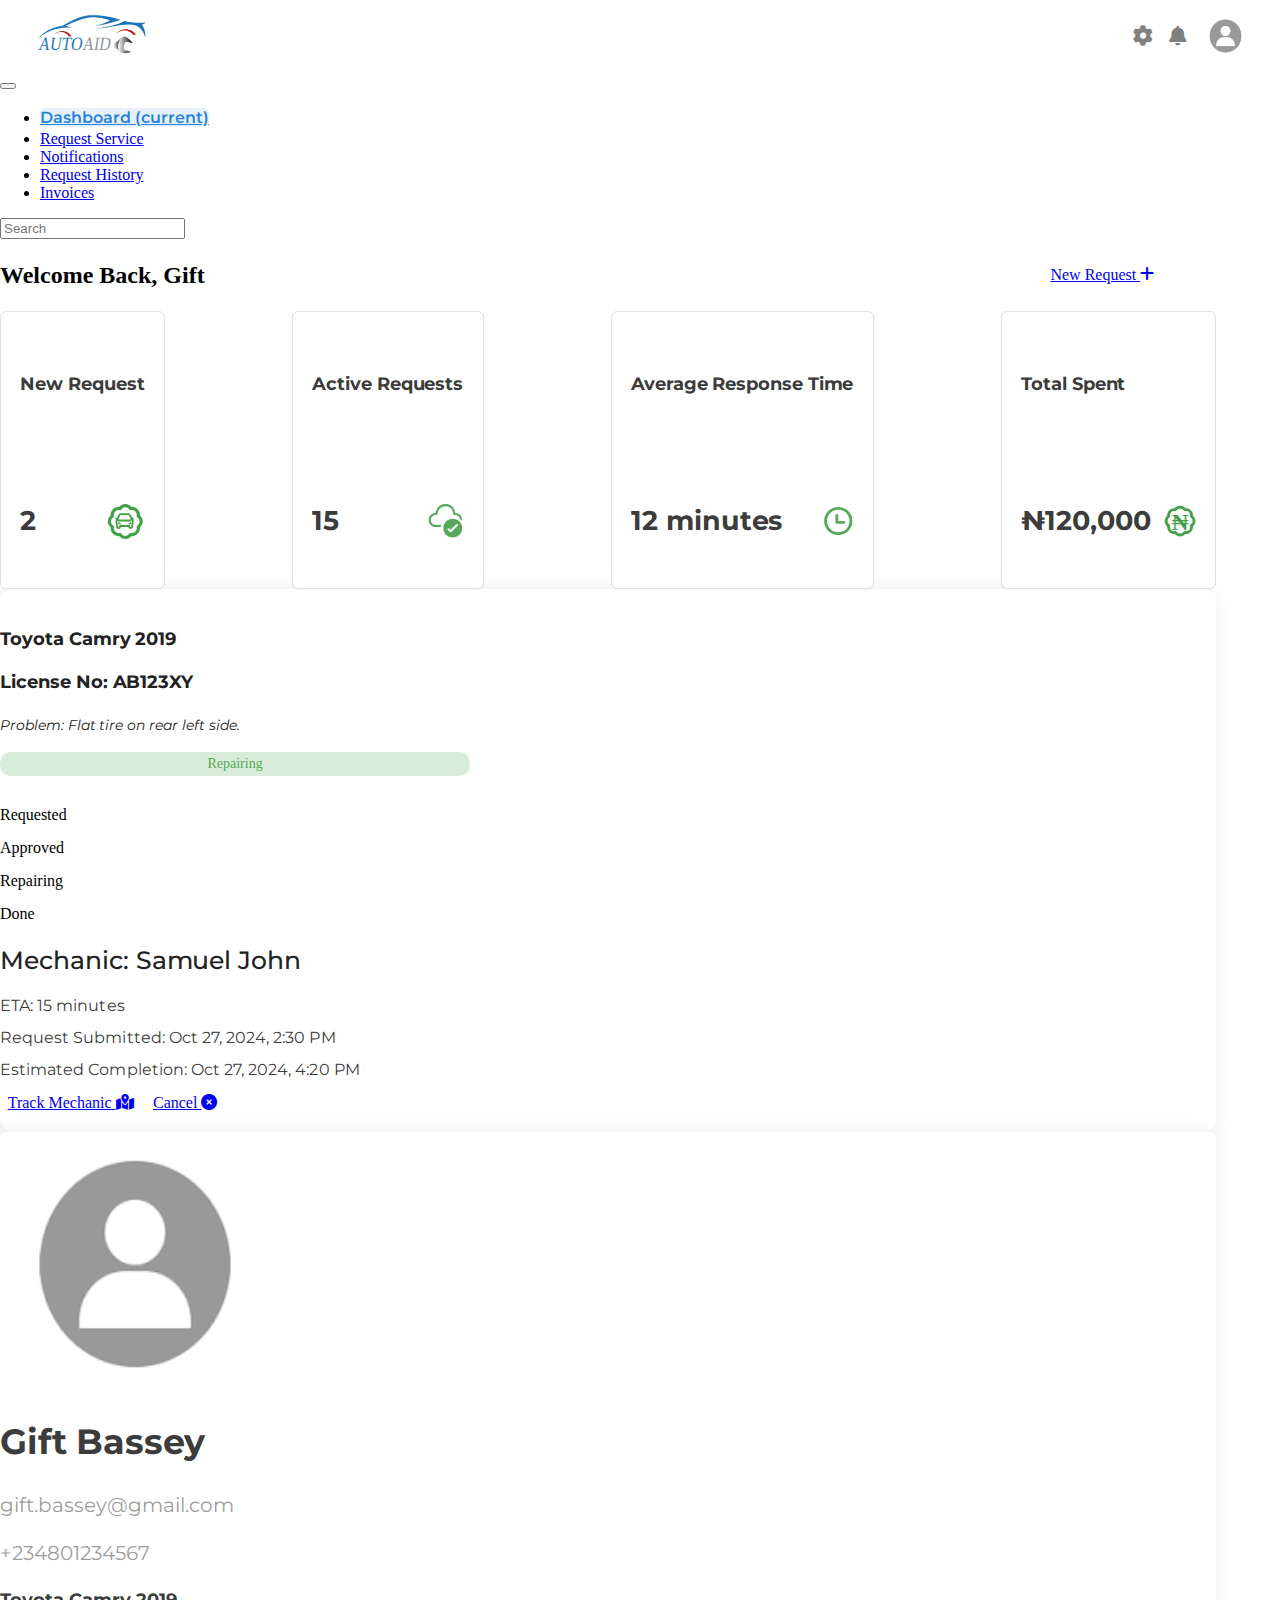
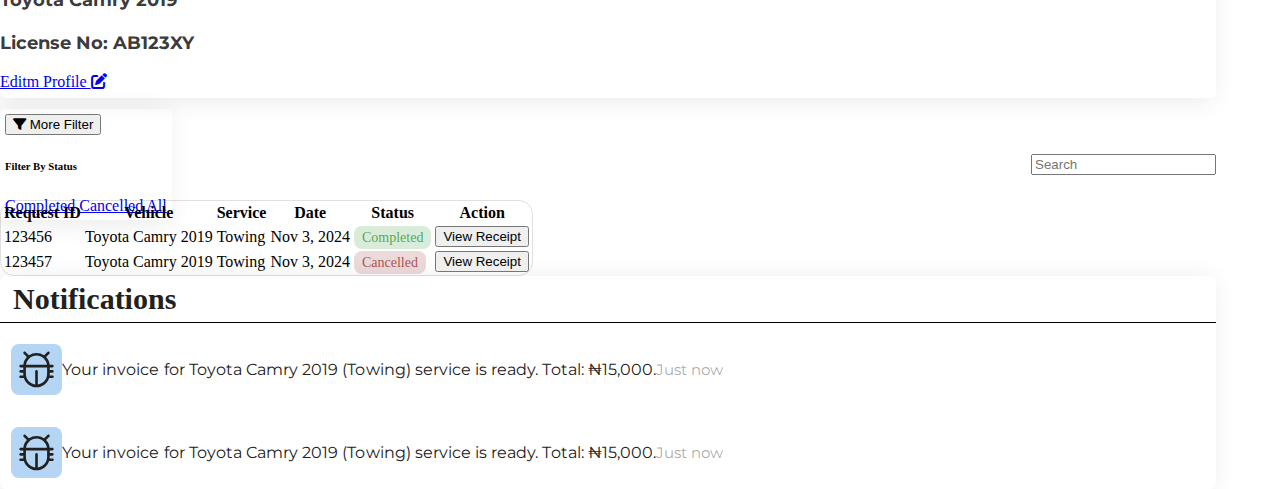
==== commit c5522b46: "Merge pull request #5 from DegreatArizona/signup" ====
--- a/dashboard.html
+++ b/dashboard.html
@@ -74,7 +74,7 @@
                 >
               </li>
               <li class="nav-item">
-                <a class="nav-link" href="InvoiceHistory.html">Invoice</a>
+                <a class="nav-link" href="InvoiceHistory.html">Invoices</a>
               </li>
             </ul>
             <div class="d-flex my-2 my-lg-0">
--- a/css/dashboard.css
+++ b/css/dashboard.css
@@ -198,23 +198,26 @@
   border-radius: 14px;
   border: 1px solid #e0e0e0;
 }
+.table-success-status,
+.table-pending-status,
+.table-danger-status {
+  font-size: 0.875rem; /* 14px */
+  font-style: normal;
+  font-weight: 500;
+  border-radius: 8px;
+  padding: 4px 8px;
+}
 .table-success-status {
   color: rgba(67, 160, 71, 0.9);
-  font-size: 14px;
-  font-style: normal;
-  font-weight: 500;
-  border-radius: 10.55px;
   background: rgba(67, 160, 71, 0.2);
-  padding: 4px;
+}
+.table-pending-status {
+  color: rgba(160, 67, 67, 0.7);
+  background: rgba(160, 100, 100, 0.2);
 }
 .table-danger-status {
   color: rgba(160, 67, 67, 0.9);
-  font-size: 14px;
-  font-style: normal;
-  font-weight: 500;
-  border-radius: 10.55px;
   background: rgba(160, 67, 67, 0.2);
-  padding: 4px;
 }
 .table-head .filter {
   box-shadow: -25px 162px 46px 0px rgba(0, 0, 0, 0),
@@ -287,8 +290,28 @@
   max-width: 95%;
   margin: auto;
 }
+.history .table#historyTable {
+  border-collapse: separate;
+  border-spacing: 0px 5px;
+}
+#historyTable tbody tr td:first-child {
+  border-radius: 8px 0 0 8px;
+}
+#historyTable tbody tr td:last-child {
+  border-radius: 0 8px 8px 0;
+}
 .history tbody td {
   vertical-align: middle;
+}
+.history tr td .btn {
+  padding: 0px 6px;
+}
+.history .table > :not(caption) > * > * {
+  /* selector from bootstrap */
+  padding-block: 6px; /* to override padding from bootstrap */
+}
+#invoiceTable > :not(caption) > * > * {
+  padding-block: 10px; /* to override padding from bootstrap */
 }
 
 /*Responsive*/
